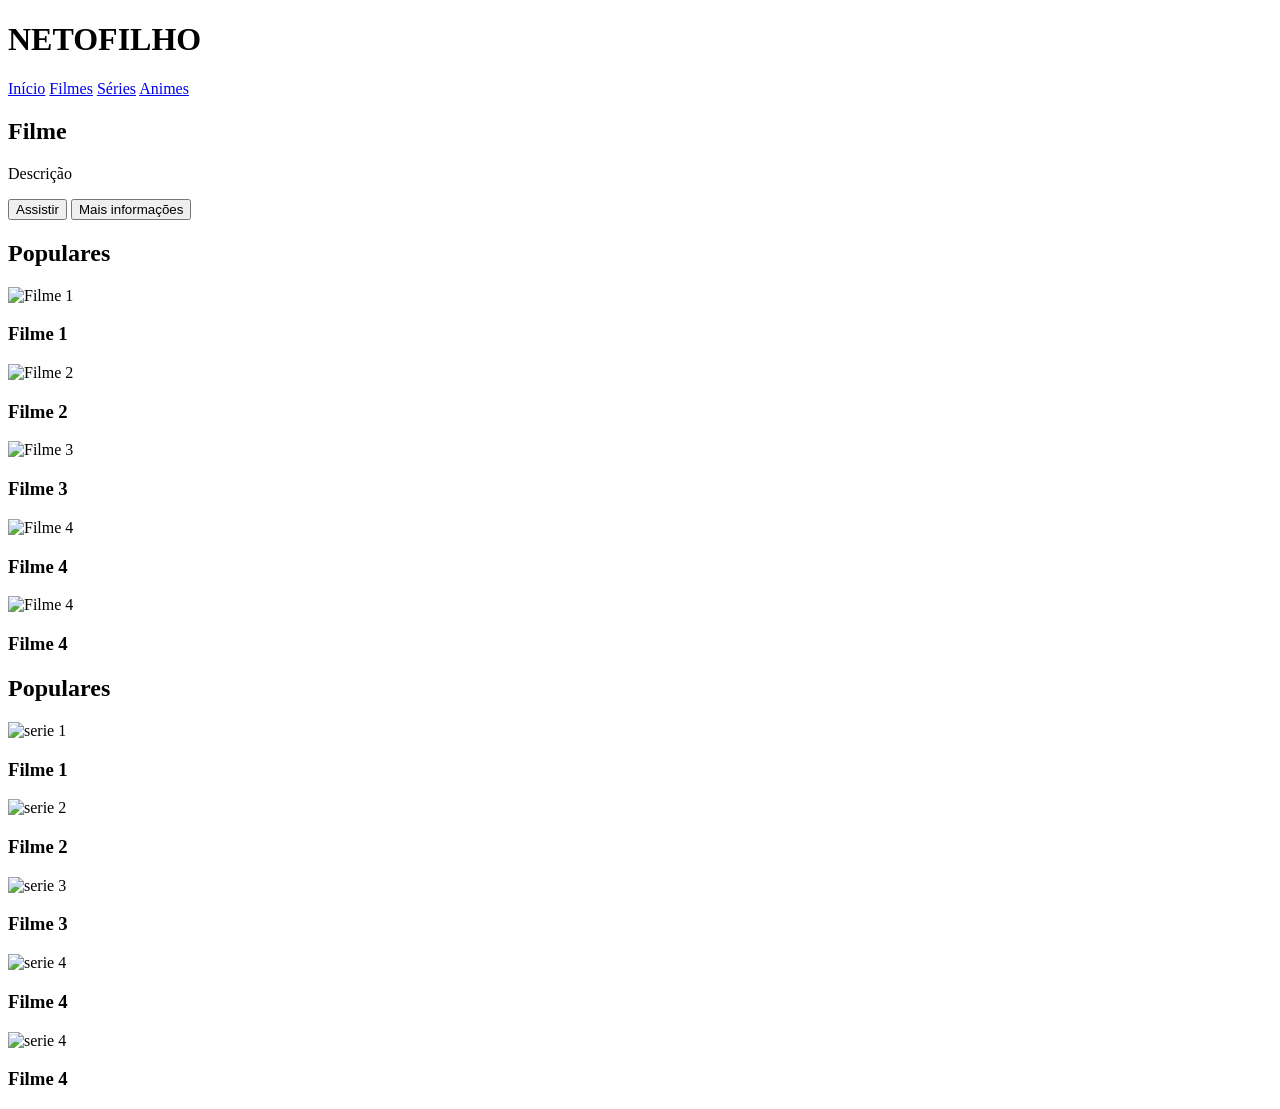
==== index.html @ 9ed82256 "Rename index (1).html to index.html" ====
<!DOCTYPE html>
<html lang="pt-br">
<head>
    <meta charset="UTF-8">
    <meta name="viewport" content="width=device-width, initial-scale=1.0">
    <title>NETOFILHO</title>
</head>
<body>
    
    <header> <!--Cabeçalho da página-->

        <h1 class="logo">NETOFILHO</h1>

        <nav>
            <a href="#">Início</a>
            <a href="#">Filmes</a>
            <a href="#">Séries</a>
            <a href="#">Animes</a>    
        </nav>

    </header>
    <main>
        <section class="banner">

            <div class="banner-conteudo">
                <h2>Filme</h2>
                <p>
                    Descrição
                </p>

                <button>Assistir</button>

                <button>Mais informações</button>

            </div>
        </section>

        <section class="categoria">
            <h2>Populares</h2>

            <div class="filmes">

                <div class="filme">
                    <img src="img" alt="Filme 1">
                    <h3>Filme 1</h3>
                </div>

                <div class="filme">
                    <img src="img" alt="Filme 2">
                    <h3>Filme 2</h3>
                </div>

                <div class="filme">
                    <img src="img" alt="Filme 3">
                    <h3>Filme 3</h3>
                </div>

                <div class="filme">
                    <img src="img" alt="Filme 4">
                    <h3>Filme 4</h3>
                </div>

                <div class="filme">
                    <img src="img" alt="Filme 4">
                    <h3>Filme 4</h3>
                </div>

            </div>

        </section>

        <section class="categoria">
            <h2>Populares</h2>

            <div class="series">

                <div class="series">
                    <img src="img" alt="serie 1">
                    <h3>Filme 1</h3>
                </div>

                <div class="series">
                    <img src="img" alt="serie 2">
                    <h3>Filme 2</h3>
                </div>

                <div class="filme">
                    <img src="img" alt="serie 3">
                    <h3>Filme 3</h3>
                </div>

                <div class="filme">
                    <img src="img" alt="serie 4">
                    <h3>Filme 4</h3>
                </div>

                <div class="filme">
                    <img src="img" alt="serie 4">
                    <h3>Filme 4</h3>
                </div>

            </div>

        </section>
    </main>
</body>
</html>
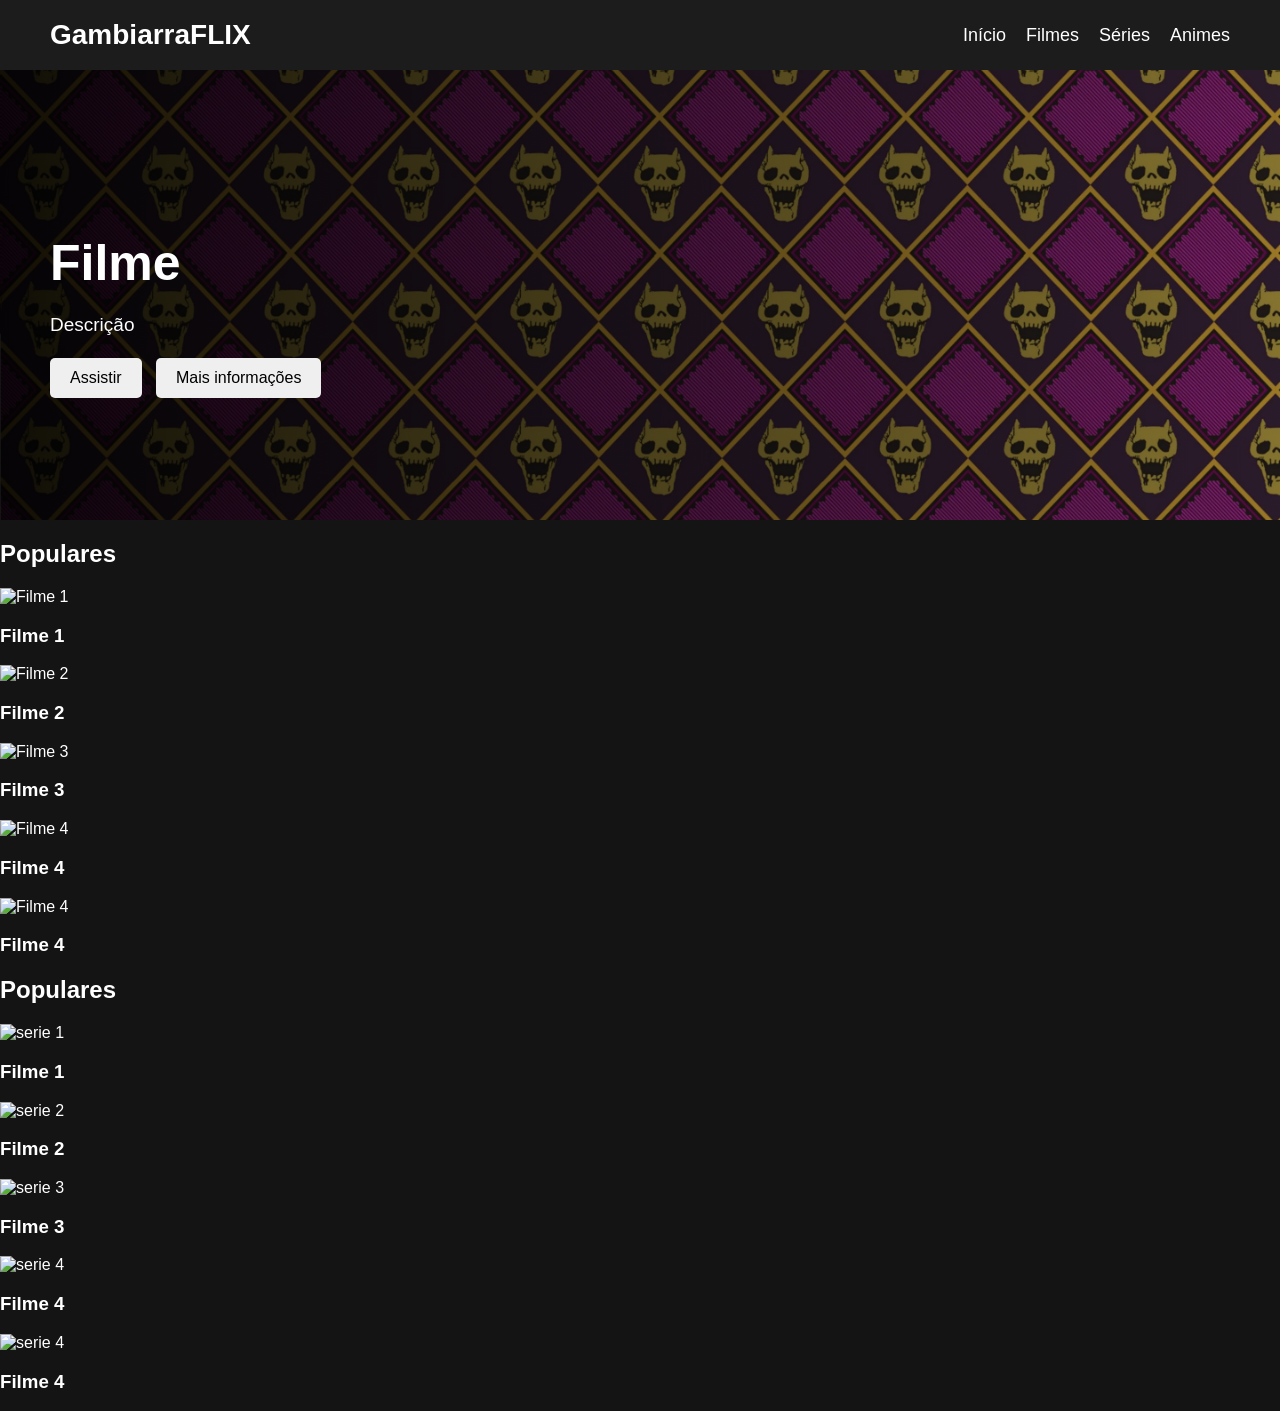
==== commit 56c3dede: "CSS Atualizado" ====
--- a/index.html
+++ b/index.html
@@ -3,13 +3,14 @@
 <head>
     <meta charset="UTF-8">
     <meta name="viewport" content="width=device-width, initial-scale=1.0">
-    <title>NETOFILHO</title>
+    <title>GambiarraFLIX</title>
+    <link rel="stylesheet" href="style.css">
 </head>
 <body>
     
     <header> <!--Cabeçalho da página-->
 
-        <h1 class="logo">NETOFILHO</h1>
+        <h1 class="logo">GambiarraFLIX</h1>
 
         <nav>
             <a href="#">Início</a>
--- a/style.css
+++ b/style.css
@@ -0,0 +1,86 @@
+* {
+    box-sizing: border-box;
+}
+
+body {
+    margin: 0;
+    background-color: #141414;
+    color: white;
+    font-family: Arial, sans-serif;
+}
+
+.logo {
+    font-size: 28px;
+    font-weight: bold;
+}
+
+header {
+    height: 70px;
+    display: flex;
+    justify-content: space-between;
+    align-items: center;
+    padding: 0px 50px;
+    background-color: #1c1c1c;
+}
+
+nav {
+    display: flex;
+    gap: 20px;
+}
+
+nav a {
+    color: white;
+    text-decoration: none;
+    font-size: 18px;
+}
+
+nav a:hover {
+    color: #aaaaaa;
+    text-decoration: underline;
+}
+
+.banner {
+    height: 450px;
+    display: flex;
+    align-items: center;
+    padding-left: 50px;
+    background-image: url('img/img-background.webp');
+    background-size: cover;
+    background-position: center;
+}
+
+.banner {
+    background-image: 
+        linear-gradient(
+            to right, 
+            rgba(0, 0, 0, 0.9),
+            rgba(0, 0, 0, 0.2)
+        ),
+        url('img/img-background.webp');
+    background-size: cover;
+    background-position: center;
+}
+
+.banner-conteudo{
+    max-width: 500px;
+}
+
+.banner-conteudo h2{
+    font-size: 50px;
+    margin-bottom: 15px;
+}
+
+.banner-conteudo p{
+    font-size: 19px;
+    line-height: 1.5;
+}
+
+.banner-conteudo button {
+    border: none;
+    padding: 11px 20px;
+    margin-right: 10px;
+    border-radius: 5px;
+    cursor: pointer;
+    font-size: 16px;
+}
+
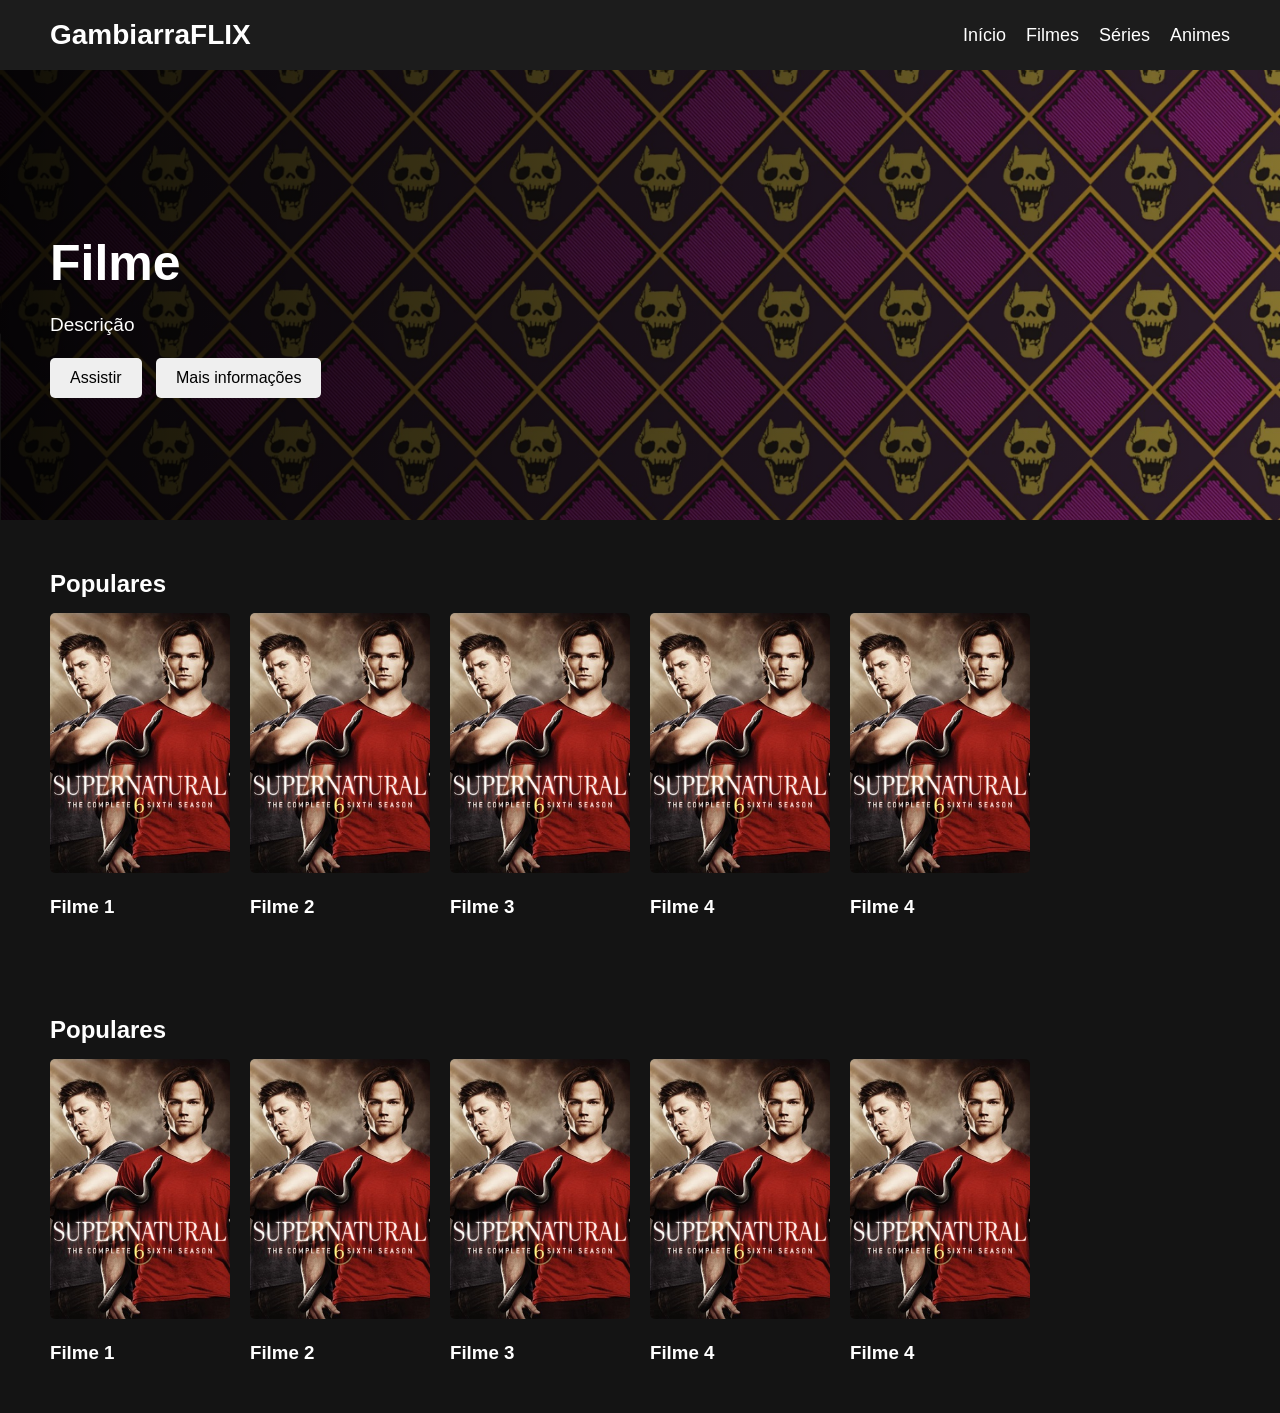
==== commit 3da35516: "CSS Atualizado" ====
--- a/index.html
+++ b/index.html
@@ -42,27 +42,27 @@
             <div class="filmes">
 
                 <div class="filme">
-                    <img src="img" alt="Filme 1">
+                    <img src="img/img-serie.jpg" alt="Filme 1">
                     <h3>Filme 1</h3>
                 </div>
 
                 <div class="filme">
-                    <img src="img" alt="Filme 2">
+                    <img src="img/img-serie.jpg" alt="Filme 2">
                     <h3>Filme 2</h3>
                 </div>
 
                 <div class="filme">
-                    <img src="img" alt="Filme 3">
+                    <img src="img/img-serie.jpg" alt="Filme 3">
                     <h3>Filme 3</h3>
                 </div>
 
                 <div class="filme">
-                    <img src="img" alt="Filme 4">
+                    <img src="img/img-serie.jpg" alt="Filme 4">
                     <h3>Filme 4</h3>
                 </div>
 
                 <div class="filme">
-                    <img src="img" alt="Filme 4">
+                    <img src="img/img-serie.jpg" alt="Filme 4">
                     <h3>Filme 4</h3>
                 </div>
 
@@ -73,30 +73,30 @@
         <section class="categoria">
             <h2>Populares</h2>
 
-            <div class="series">
+            <div class="filmes">
 
-                <div class="series">
-                    <img src="img" alt="serie 1">
+                <div class="filme">
+                    <img src="img/img-serie.jpg" alt="serie 1">
                     <h3>Filme 1</h3>
                 </div>
 
-                <div class="series">
-                    <img src="img" alt="serie 2">
+                <div class="filme">
+                    <img src="img/img-serie.jpg" alt="serie 2">
                     <h3>Filme 2</h3>
                 </div>
 
                 <div class="filme">
-                    <img src="img" alt="serie 3">
+                    <img src="img/img-serie.jpg" alt="serie 3">
                     <h3>Filme 3</h3>
                 </div>
 
                 <div class="filme">
-                    <img src="img" alt="serie 4">
+                    <img src="img/img-serie.jpg" alt="serie 4">
                     <h3>Filme 4</h3>
                 </div>
 
                 <div class="filme">
-                    <img src="img" alt="serie 4">
+                    <img src="img/img-serie.jpg" alt="serie 4">
                     <h3>Filme 4</h3>
                 </div>
 
--- a/style.css
+++ b/style.css
@@ -37,6 +37,7 @@
 nav a:hover {
     color: #aaaaaa;
     text-decoration: underline;
+    transition: 0.3s;
 }
 
 .banner {
@@ -51,7 +52,7 @@
 
 .banner {
     background-image: 
-        linear-gradient(
+        linear-gradient( /* Cria um degrader */
             to right, 
             rgba(0, 0, 0, 0.9),
             rgba(0, 0, 0, 0.2)
@@ -82,5 +83,38 @@
     border-radius: 5px;
     cursor: pointer;
     font-size: 16px;
+    transition: 0.3s;
 }
 
+.categoria {
+    padding: 30px 50px;
+}
+
+.categoria h2 {
+    font-size: 24px;
+    margin-bottom: 15px;
+}
+
+
+.categoria .filmes {
+    display: flex;
+    gap: 20px;
+    overflow-x: auto;
+    scrollbar-width: none; /* escode a nav bar */
+}
+
+.filme img {
+    width: 180px;
+    height: 260px;
+    object-fit: cover;
+    border-radius: 5px;
+}
+
+.filme {
+    transition: transform 0.3s;
+}
+
+.filme:hover {
+    transform: scale(1.08);
+}
+
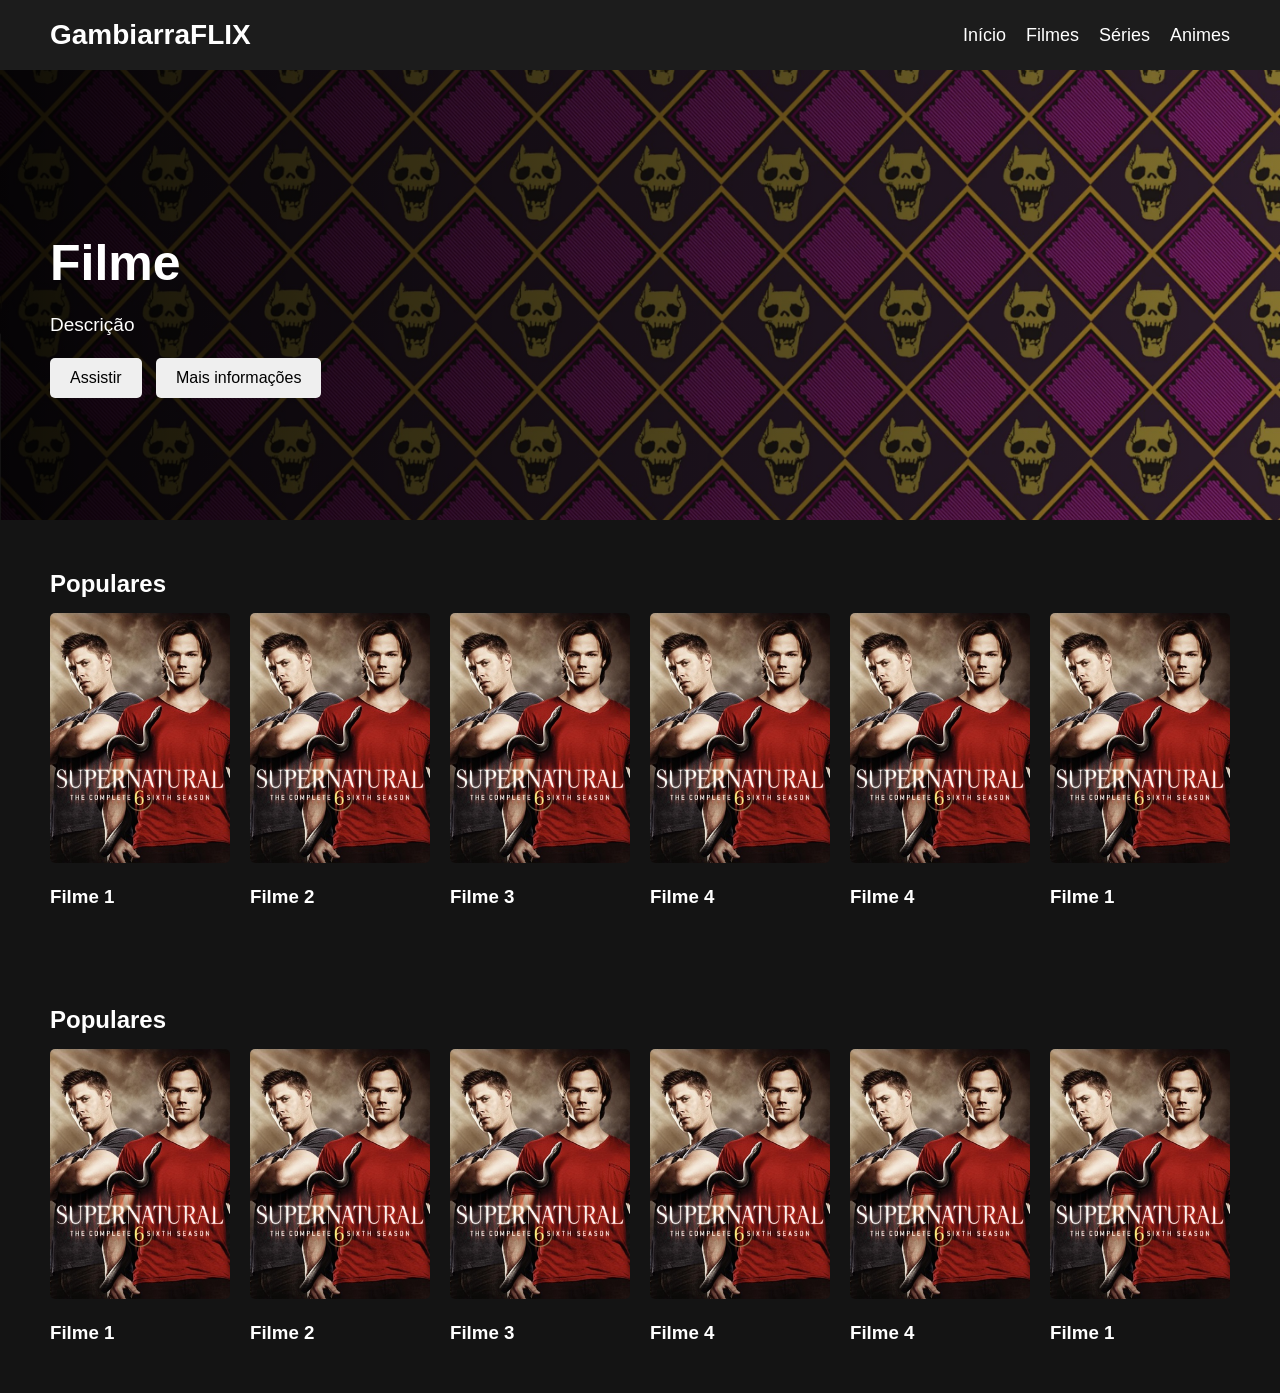
==== commit 98fd908d: "Att do codigo" ====
--- a/index.html
+++ b/index.html
@@ -66,6 +66,32 @@
                     <h3>Filme 4</h3>
                 </div>
 
+                <div class="filme">
+                    <img src="img/img-serie.jpg" alt="serie 1">
+                    <h3>Filme 1</h3>
+                </div>
+
+                <div class="filme">
+                    <img src="img/img-serie.jpg" alt="serie 2">
+                    <h3>Filme 2</h3>
+                </div>
+
+                <div class="filme">
+                    <img src="img/img-serie.jpg" alt="serie 3">
+                    <h3>Filme 3</h3>
+                </div>
+
+                <div class="filme">
+                    <img src="img/img-serie.jpg" alt="serie 4">
+                    <h3>Filme 4</h3>
+                </div>
+
+                <div class="filme">
+                    <img src="img/img-serie.jpg" alt="serie 4">
+                    <h3>Filme 4</h3>
+                </div>
+
+
             </div>
 
         </section>
@@ -100,6 +126,31 @@
                     <h3>Filme 4</h3>
                 </div>
 
+                <div class="filme">
+                    <img src="img/img-serie.jpg" alt="serie 1">
+                    <h3>Filme 1</h3>
+                </div>
+
+                <div class="filme">
+                    <img src="img/img-serie.jpg" alt="serie 2">
+                    <h3>Filme 2</h3>
+                </div>
+
+                <div class="filme">
+                    <img src="img/img-serie.jpg" alt="serie 3">
+                    <h3>Filme 3</h3>
+                </div>
+
+                <div class="filme">
+                    <img src="img/img-serie.jpg" alt="serie 4">
+                    <h3>Filme 4</h3>
+                </div>
+
+                <div class="filme">
+                    <img src="img/img-serie.jpg" alt="serie 4">
+                    <h3>Filme 4</h3>
+                </div>
+
             </div>
 
         </section>
--- a/style.css
+++ b/style.css
@@ -100,12 +100,14 @@
     display: flex;
     gap: 20px;
     overflow-x: auto;
-    scrollbar-width: none; /* escode a nav bar */
 }
 
+.categoria .filmes::-webkit-scrollbar {
+    display: none; /* escode a nav bar no chrome*/
+}
 .filme img {
     width: 180px;
-    height: 260px;
+    height: 250px;
     object-fit: cover;
     border-radius: 5px;
 }
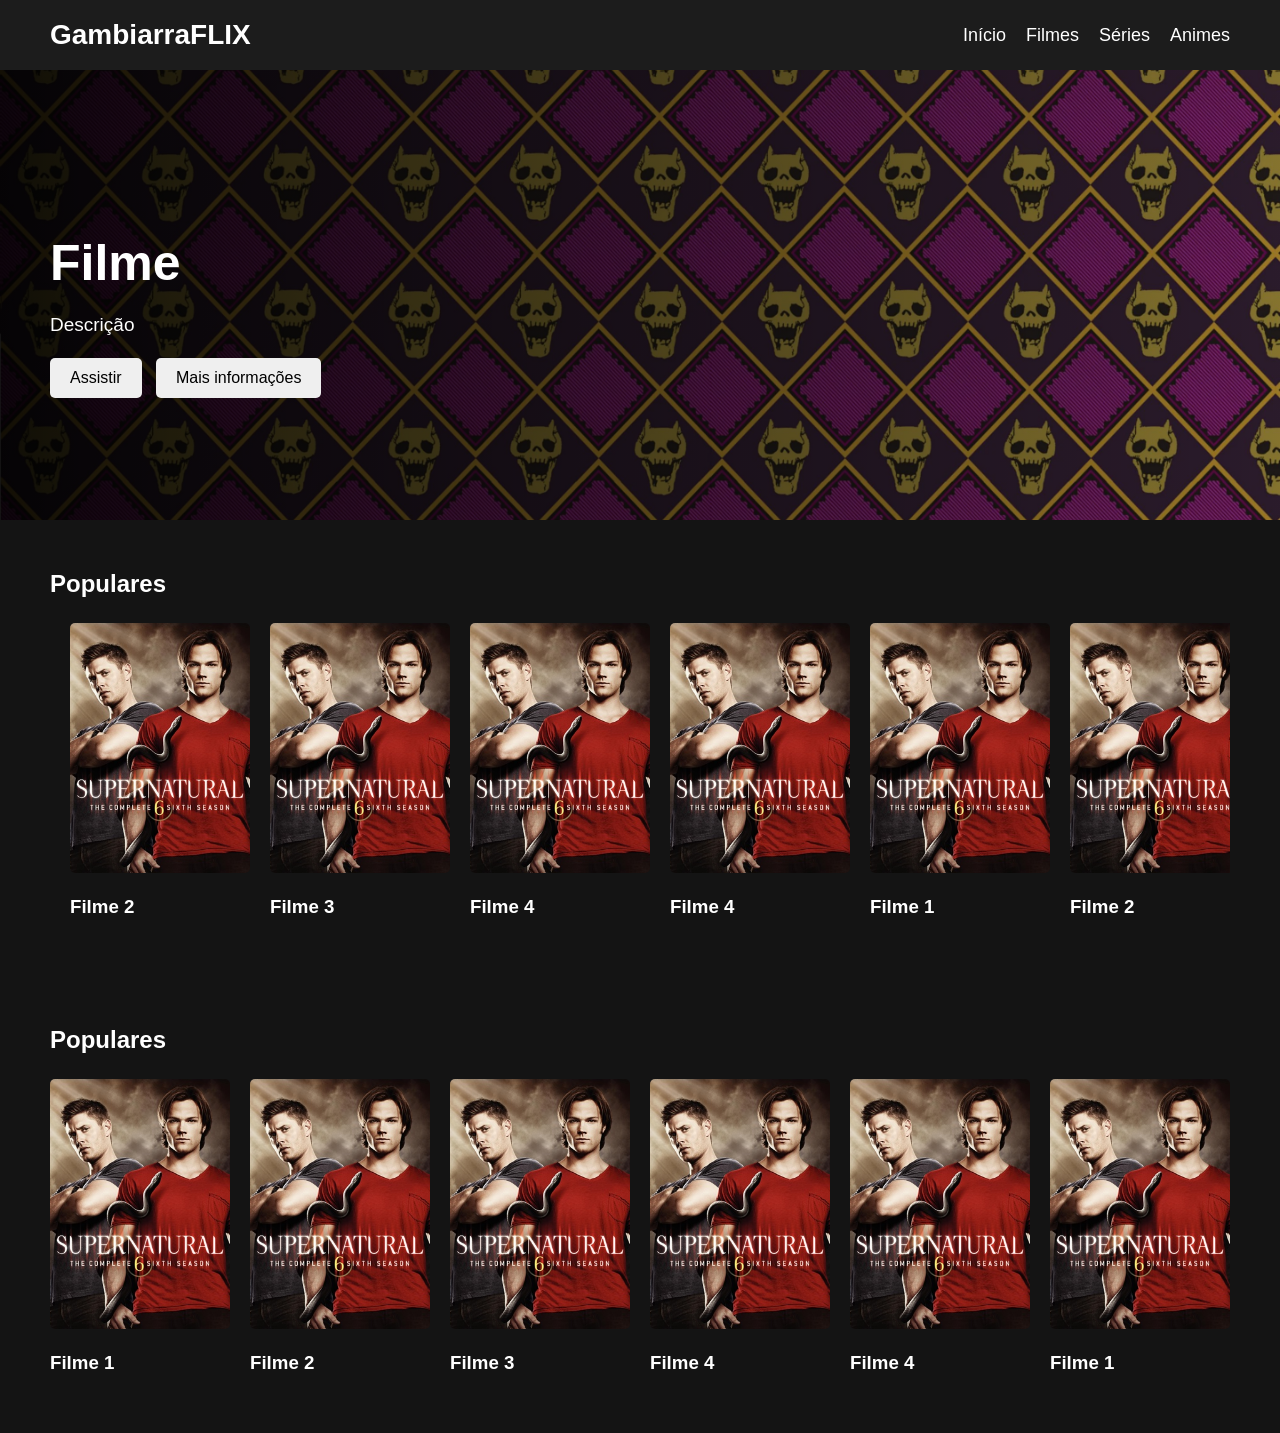
==== commit 853f5658: "Resolver os bo ai" ====
--- a/index.html
+++ b/index.html
@@ -41,55 +41,106 @@
 
             <div class="filmes">
 
-                <div class="filme">
+                <a href="https://www.youtube.com/shorts/ei_2rfHyqCU" target="_blank" class="filmes">
                     <img src="img/img-serie.jpg" alt="Filme 1">
                     <h3>Filme 1</h3>
-                </div>
-
-                <div class="filme">
+                </a>
+
+                <a href="https://www.youtube.com/shorts/ei_2rfHyqCU" target="_blank" class="filme">
                     <img src="img/img-serie.jpg" alt="Filme 2">
                     <h3>Filme 2</h3>
-                </div>
-
-                <div class="filme">
+                </a>
+
+                <a href="https://www.youtube.com/shorts/ei_2rfHyqCU" target="_blank" class="filme">
                     <img src="img/img-serie.jpg" alt="Filme 3">
                     <h3>Filme 3</h3>
-                </div>
-
-                <div class="filme">
-                    <img src="img/img-serie.jpg" alt="Filme 4">
-                    <h3>Filme 4</h3>
-                </div>
-
-                <div class="filme">
-                    <img src="img/img-serie.jpg" alt="Filme 4">
-                    <h3>Filme 4</h3>
-                </div>
-
-                <div class="filme">
-                    <img src="img/img-serie.jpg" alt="serie 1">
-                    <h3>Filme 1</h3>
-                </div>
-
-                <div class="filme">
-                    <img src="img/img-serie.jpg" alt="serie 2">
-                    <h3>Filme 2</h3>
-                </div>
-
-                <div class="filme">
-                    <img src="img/img-serie.jpg" alt="serie 3">
-                    <h3>Filme 3</h3>
-                </div>
-
-                <div class="filme">
-                    <img src="img/img-serie.jpg" alt="serie 4">
-                    <h3>Filme 4</h3>
-                </div>
-
-                <div class="filme">
-                    <img src="img/img-serie.jpg" alt="serie 4">
-                    <h3>Filme 4</h3>
-                </div>
+                </a>
+
+                <a href="https://www.youtube.com/shorts/ei_2rfHyqCU" target="_blank" class="filme">
+                    <img src="img/img-serie.jpg" alt="Filme 4">
+                    <h3>Filme 4</h3>
+                </a>
+
+                <a href="https://www.youtube.com/shorts/ei_2rfHyqCU" target="_blank" class="filme">
+                    <img src="img/img-serie.jpg" alt="Filme 4">
+                    <h3>Filme 4</h3>
+                </a>
+
+                <a href="https://www.youtube.com/shorts/ei_2rfHyqCU" target="_blank" class="filme">
+                    <img src="img/img-serie.jpg" alt="serie 1">
+                    <h3>Filme 1</h3>
+                </a>
+
+                <a href="https://www.youtube.com/shorts/ei_2rfHyqCU" target="_blank" class="filme">
+                    <img src="img/img-serie.jpg" alt="serie 2">
+                    <h3>Filme 2</h3>
+                </a>
+
+                <a href="https://www.youtube.com/shorts/ei_2rfHyqCU" target="_blank" class="filme">
+                    <img src="img/img-serie.jpg" alt="serie 3">
+                    <h3>Filme 3</h3>
+                </a>
+
+                <a href="https://www.youtube.com/shorts/ei_2rfHyqCU" target="_blank" class="filme">
+                    <img src="img/img-serie.jpg" alt="serie 4">
+                    <h3>Filme 4</h3>
+                </a>
+
+                <a href="https://www.youtube.com/shorts/ei_2rfHyqCU" target="_blank"class="filme">
+                    <img src="img/img-serie.jpg" alt="serie 4">
+                    <h3>Filme 4</h3>
+                </a>
+
+                <a href="https://www.youtube.com/shorts/ei_2rfHyqCU" target="_blank" class="filme">
+                    <img src="img/img-serie.jpg" alt="Filme 1">
+                    <h3>Filme 1</h3>
+                </a>
+
+                <a href="https://www.youtube.com/shorts/ei_2rfHyqCU" target="_blank" class="filme">
+                    <img src="img/img-serie.jpg" alt="Filme 2">
+                    <h3>Filme 2</h3>
+                </a>
+
+                <a href="https://www.youtube.com/shorts/ei_2rfHyqCU" target="_blank" class="filme">
+                    <img src="img/img-serie.jpg" alt="Filme 3">
+                    <h3>Filme 3</h3>
+                </a>
+
+                <a href="https://www.youtube.com/shorts/ei_2rfHyqCU" target="_blank" class="filme">
+                    <img src="img/img-serie.jpg" alt="Filme 4">
+                    <h3>Filme 4</h3>
+                </a>
+
+                <a href="https://www.youtube.com/shorts/ei_2rfHyqCU" target="_blank" class="filme">
+                    <img src="img/img-serie.jpg" alt="Filme 4">
+                    <h3>Filme 4</h3>
+                </a>
+
+                <a href="https://www.youtube.com/shorts/ei_2rfHyqCU" target="_blank" class="filme">
+                    <img src="img/img-serie.jpg" alt="serie 1">
+                    <h3>Filme 1</h3>
+                </a>
+
+                <a href="https://www.youtube.com/shorts/ei_2rfHyqCU" target="_blank" class="filme">
+                    <img src="img/img-serie.jpg" alt="serie 2">
+                    <h3>Filme 2</h3>
+                </a>
+
+                <a href="https://www.youtube.com/shorts/ei_2rfHyqCU" target="_blank" class="filme">
+                    <img src="img/img-serie.jpg" alt="serie 3">
+                    <h3>Filme 3</h3>
+                </a>
+
+                <a href="https://www.youtube.com/shorts/ei_2rfHyqCU" target="_blank" class="filme">
+                    <img src="img/img-serie.jpg" alt="serie 4">
+                    <h3>Filme 4</h3>
+                </a>
+
+                <a href="https://www.youtube.com/shorts/ei_2rfHyqCU" target="_blank"class="filme">
+                    <img src="img/img-serie.jpg" alt="serie 4">
+                    <h3>Filme 4</h3>
+                </a>
+
 
 
             </div>
--- a/style.css
+++ b/style.css
@@ -86,6 +86,10 @@
     transition: 0.3s;
 }
 
+.banner-conteudo button:hover {
+    transform: scale(1.05);
+}
+
 .categoria {
     padding: 30px 50px;
 }
@@ -100,12 +104,15 @@
     display: flex;
     gap: 20px;
     overflow-x: auto;
+    overflow-y: hidden;
+    padding: 10px 0;
+    scrollbar-width: none;
 }
 
 .categoria .filmes::-webkit-scrollbar {
     display: none; /* escode a nav bar no chrome*/
 }
-.filme img {
+.filmes img {
     width: 180px;
     height: 250px;
     object-fit: cover;
@@ -113,10 +120,16 @@
 }
 
 .filme {
+    display: block;
+    flex-shrink: 0;
+    position: relative;
     transition: transform 0.3s;
+    text-decoration: none;
+    color: inherit;
 }
 
 .filme:hover {
     transform: scale(1.08);
+    z-index: 2;
 }
 
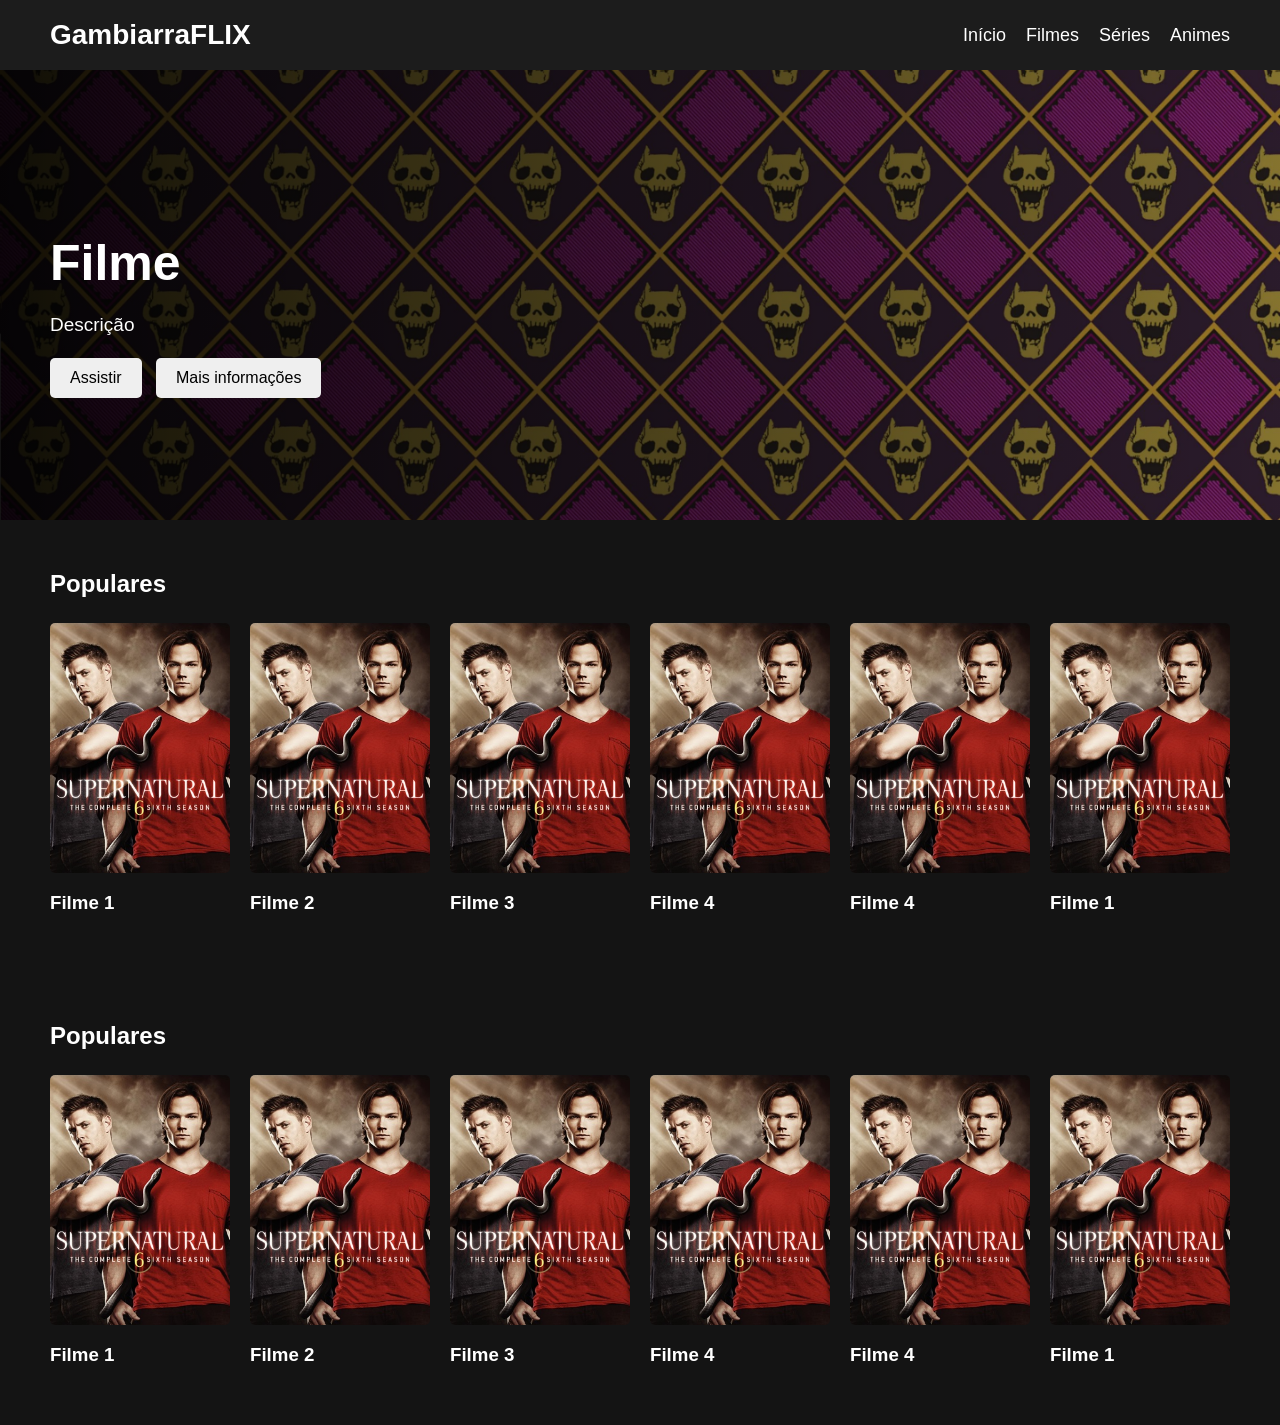
==== commit 49194217: "Site atualizado" ====
--- a/index.html
+++ b/index.html
@@ -41,12 +41,62 @@
 
             <div class="filmes">
 
-                <a href="https://www.youtube.com/shorts/ei_2rfHyqCU" target="_blank" class="filmes">
+                <a href="https://www.youtube.com/shorts/ei_2rfHyqCU" class="filme">
                     <img src="img/img-serie.jpg" alt="Filme 1">
                     <h3>Filme 1</h3>
                 </a>
 
-                <a href="https://www.youtube.com/shorts/ei_2rfHyqCU" target="_blank" class="filme">
+                <a href="https://www.youtube.com/shorts/ei_2rfHyqCU" class="filme">
+                    <img src="img/img-serie.jpg" alt="Filme 2">
+                    <h3>Filme 2</h3>
+                </a>
+
+                <a href="https://www.youtube.com/shorts/ei_2rfHyqCU" class="filme">
+                    <img src="img/img-serie.jpg" alt="Filme 3">
+                    <h3>Filme 3</h3>
+                </a>
+
+                <a href="https://www.youtube.com/shorts/ei_2rfHyqCU" class="filme">
+                    <img src="img/img-serie.jpg" alt="Filme 4">
+                    <h3>Filme 4</h3>
+                </a>
+
+                <a href="https://www.youtube.com/shorts/ei_2rfHyqCU" class="filme">
+                    <img src="img/img-serie.jpg" alt="Filme 4">
+                    <h3>Filme 4</h3>
+                </a>
+
+                <a href="https://www.youtube.com/shorts/ei_2rfHyqCU" class="filme">
+                    <img src="img/img-serie.jpg" alt="serie 1">
+                    <h3>Filme 1</h3>
+                </a>
+
+                <a href="https://www.youtube.com/shorts/ei_2rfHyqCU" class="filme">
+                    <img src="img/img-serie.jpg" alt="serie 2">
+                    <h3>Filme 2</h3>
+                </a>
+
+                <a href="https://www.youtube.com/shorts/ei_2rfHyqCU" class="filme">
+                    <img src="img/img-serie.jpg" alt="serie 3">
+                    <h3>Filme 3</h3>
+                </a>
+
+                <a href="https://www.youtube.com/shorts/ei_2rfHyqCU" class="filme">
+                    <img src="img/img-serie.jpg" alt="serie 4">
+                    <h3>Filme 4</h3>
+                </a>
+
+                <a href="https://www.youtube.com/shorts/ei_2rfHyqCU" class="filme">
+                    <img src="img/img-serie.jpg" alt="serie 4">
+                    <h3>Filme 4</h3>
+                </a>
+
+                <a href="https://www.youtube.com/shorts/ei_2rfHyqCU" class="filme">
+                    <img src="img/img-serie.jpg" alt="Filme 1">
+                    <h3>Filme 1</h3>
+                </a>
+
+                <a href="https://www.youtube.com/shorts/ei_2rfHyqCU"" class="filme">
                     <img src="img/img-serie.jpg" alt="Filme 2">
                     <h3>Filme 2</h3>
                 </a>
@@ -55,93 +105,6 @@
                     <img src="img/img-serie.jpg" alt="Filme 3">
                     <h3>Filme 3</h3>
                 </a>
-
-                <a href="https://www.youtube.com/shorts/ei_2rfHyqCU" target="_blank" class="filme">
-                    <img src="img/img-serie.jpg" alt="Filme 4">
-                    <h3>Filme 4</h3>
-                </a>
-
-                <a href="https://www.youtube.com/shorts/ei_2rfHyqCU" target="_blank" class="filme">
-                    <img src="img/img-serie.jpg" alt="Filme 4">
-                    <h3>Filme 4</h3>
-                </a>
-
-                <a href="https://www.youtube.com/shorts/ei_2rfHyqCU" target="_blank" class="filme">
-                    <img src="img/img-serie.jpg" alt="serie 1">
-                    <h3>Filme 1</h3>
-                </a>
-
-                <a href="https://www.youtube.com/shorts/ei_2rfHyqCU" target="_blank" class="filme">
-                    <img src="img/img-serie.jpg" alt="serie 2">
-                    <h3>Filme 2</h3>
-                </a>
-
-                <a href="https://www.youtube.com/shorts/ei_2rfHyqCU" target="_blank" class="filme">
-                    <img src="img/img-serie.jpg" alt="serie 3">
-                    <h3>Filme 3</h3>
-                </a>
-
-                <a href="https://www.youtube.com/shorts/ei_2rfHyqCU" target="_blank" class="filme">
-                    <img src="img/img-serie.jpg" alt="serie 4">
-                    <h3>Filme 4</h3>
-                </a>
-
-                <a href="https://www.youtube.com/shorts/ei_2rfHyqCU" target="_blank"class="filme">
-                    <img src="img/img-serie.jpg" alt="serie 4">
-                    <h3>Filme 4</h3>
-                </a>
-
-                <a href="https://www.youtube.com/shorts/ei_2rfHyqCU" target="_blank" class="filme">
-                    <img src="img/img-serie.jpg" alt="Filme 1">
-                    <h3>Filme 1</h3>
-                </a>
-
-                <a href="https://www.youtube.com/shorts/ei_2rfHyqCU" target="_blank" class="filme">
-                    <img src="img/img-serie.jpg" alt="Filme 2">
-                    <h3>Filme 2</h3>
-                </a>
-
-                <a href="https://www.youtube.com/shorts/ei_2rfHyqCU" target="_blank" class="filme">
-                    <img src="img/img-serie.jpg" alt="Filme 3">
-                    <h3>Filme 3</h3>
-                </a>
-
-                <a href="https://www.youtube.com/shorts/ei_2rfHyqCU" target="_blank" class="filme">
-                    <img src="img/img-serie.jpg" alt="Filme 4">
-                    <h3>Filme 4</h3>
-                </a>
-
-                <a href="https://www.youtube.com/shorts/ei_2rfHyqCU" target="_blank" class="filme">
-                    <img src="img/img-serie.jpg" alt="Filme 4">
-                    <h3>Filme 4</h3>
-                </a>
-
-                <a href="https://www.youtube.com/shorts/ei_2rfHyqCU" target="_blank" class="filme">
-                    <img src="img/img-serie.jpg" alt="serie 1">
-                    <h3>Filme 1</h3>
-                </a>
-
-                <a href="https://www.youtube.com/shorts/ei_2rfHyqCU" target="_blank" class="filme">
-                    <img src="img/img-serie.jpg" alt="serie 2">
-                    <h3>Filme 2</h3>
-                </a>
-
-                <a href="https://www.youtube.com/shorts/ei_2rfHyqCU" target="_blank" class="filme">
-                    <img src="img/img-serie.jpg" alt="serie 3">
-                    <h3>Filme 3</h3>
-                </a>
-
-                <a href="https://www.youtube.com/shorts/ei_2rfHyqCU" target="_blank" class="filme">
-                    <img src="img/img-serie.jpg" alt="serie 4">
-                    <h3>Filme 4</h3>
-                </a>
-
-                <a href="https://www.youtube.com/shorts/ei_2rfHyqCU" target="_blank"class="filme">
-                    <img src="img/img-serie.jpg" alt="serie 4">
-                    <h3>Filme 4</h3>
-                </a>
-
-
 
             </div>
 
--- a/style.css
+++ b/style.css
@@ -102,34 +102,39 @@
 
 .categoria .filmes {
     display: flex;
+    flex-wrap: nowrap;
     gap: 20px;
     overflow-x: auto;
     overflow-y: hidden;
     padding: 10px 0;
-    scrollbar-width: none;
+    width: 100%;
 }
 
 .categoria .filmes::-webkit-scrollbar {
-    display: none; /* escode a nav bar no chrome*/
+    height: 8px;
 }
-.filmes img {
+
+.categoria .filmes::-webkit-scrollbar-thumb {
+    background: #555;
+    border-radius: 10px;
+}
+
+.filme img {
+    display: block;
     width: 180px;
     height: 250px;
     object-fit: cover;
     border-radius: 5px;
 }
-
 .filme {
-    display: block;
-    flex-shrink: 0;
-    position: relative;
+    flex: 0 0 180px;
+    width: 180px;
+    text-decoration: none;
+    color: white;
     transition: transform 0.3s;
-    text-decoration: none;
-    color: inherit;
 }
 
 .filme:hover {
     transform: scale(1.08);
     z-index: 2;
 }
-
